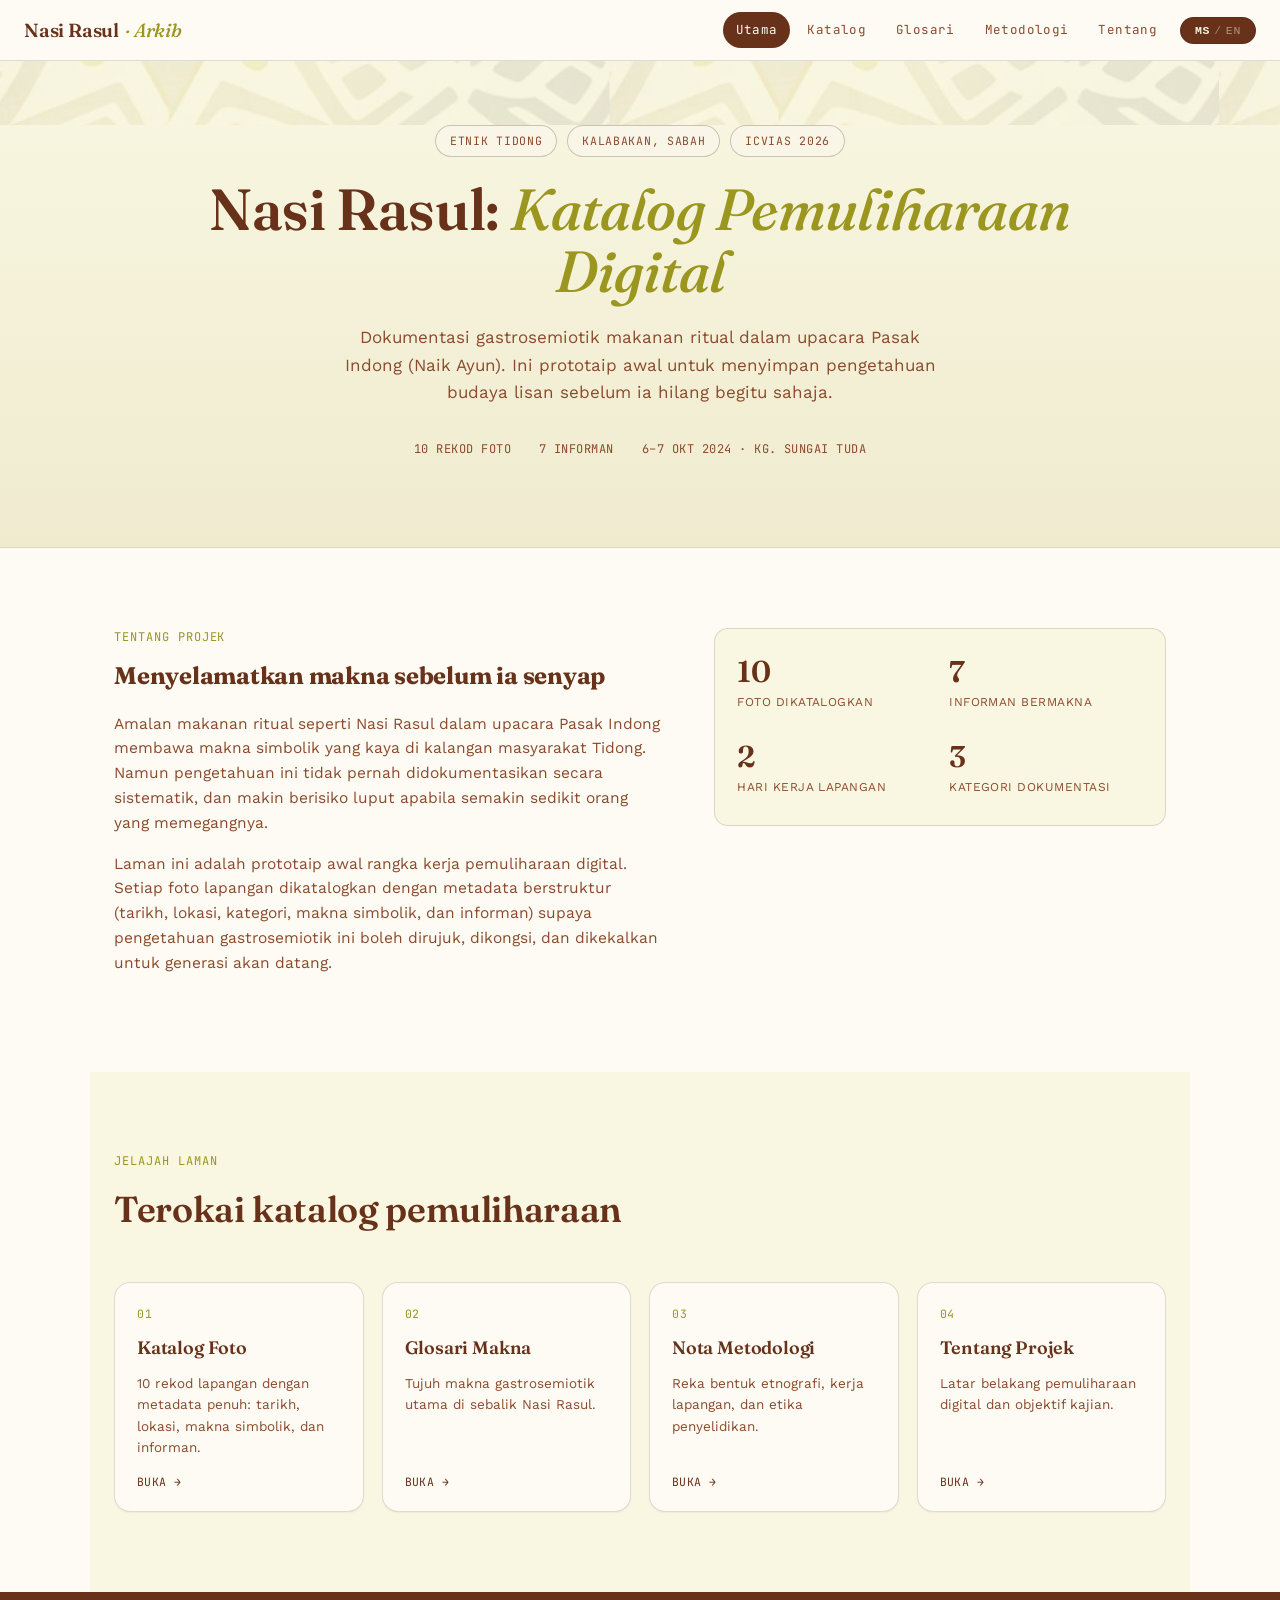
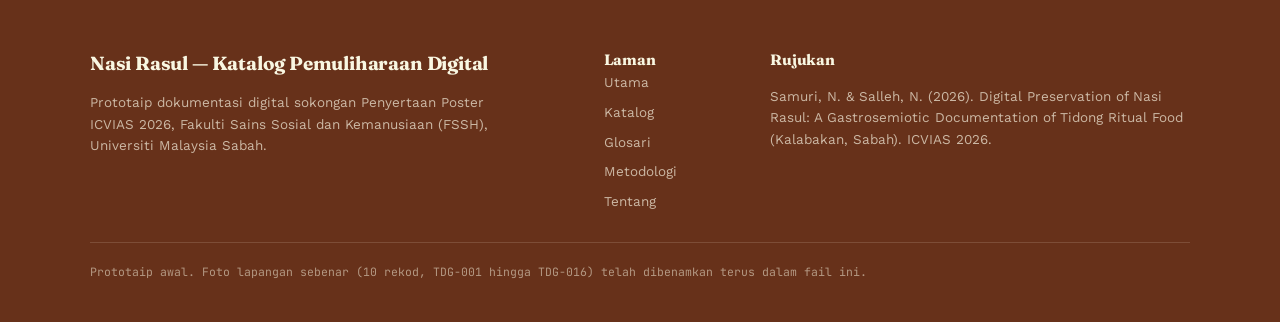
==== index.html @ fccd141f "Add files via upload" ====
<!DOCTYPE html>
<html lang="ms">
<head>
<meta charset="UTF-8">
<meta name="viewport" content="width=device-width, initial-scale=1.0">
<title>Nasi Rasul — Katalog Pemuliharaan Digital</title>
<link rel="preconnect" href="https://fonts.googleapis.com">
<link rel="preconnect" href="https://fonts.gstatic.com" crossorigin>
<link href="https://fonts.googleapis.com/css2?family=Fraunces:ital,opsz,wght@0,9..144,400;0,9..144,600;0,9..144,700;1,9..144,500&family=Work+Sans:wght@400;500;600&family=JetBrains+Mono:wght@400;500&display=swap" rel="stylesheet">
<link rel="stylesheet" href="styles.css">
</head>
<body data-page="index">

<nav class="topnav">
  <a class="brand" href="index.html">Nasi Rasul <em>· Arkib</em></a>
  <div class="nav-links">
    <a href="index.html" data-page="index" id="navHome">Utama</a>
    <a href="katalog.html" data-page="katalog" id="navKatalog">Katalog</a>
    <a href="glosari.html" data-page="glosari" id="navGlosari">Glosari</a>
    <a href="metodologi.html" data-page="metodologi" id="navMetod">Metodologi</a>
    <a href="tentang.html" data-page="tentang" id="navTentang">Tentang</a>
    <button class="lang-toggle" id="langToggle" type="button">
      <span class="lang-opt active" data-lang="ms">MS</span><span class="lang-sep">/</span><span class="lang-opt" data-lang="en">EN</span>
    </button>
  </div>
</nav>

<header>
  <div class="hero-inner">
    <div class="eyebrow-row">
      <span class="pill" id="pillTidong">Etnik Tidong</span>
      <span class="pill" id="pillKalabakan">Kalabakan, Sabah</span>
      <span class="pill">ICVIAS 2026</span>
    </div>
    <h1 id="heroTitle">Nasi Rasul: <em>Katalog Pemuliharaan Digital</em></h1>
    <p class="hero-sub" id="heroSub">Dokumentasi gastrosemiotik makanan ritual dalam upacara Pasak Indong (Naik Ayun). Ini prototaip awal untuk menyimpan pengetahuan budaya lisan sebelum ia hilang begitu sahaja.</p>
    <div class="hero-meta">
      <span id="meta1">10 rekod foto</span>
      <span id="meta2">7 informan</span>
      <span id="meta3">6–7 Okt 2024 · Kg. Sungai Tuda</span>
    </div>
  </div>
</header>

<section id="tentang">
  <div class="intro-grid">
    <div>
      <span class="section-kicker" id="tentangKicker">Tentang Projek</span>
      <h2 style="margin-bottom:16px;" id="tentangHeading">Menyelamatkan makna sebelum ia senyap</h2>
      <p id="tentangP1">Amalan makanan ritual seperti Nasi Rasul dalam upacara Pasak Indong membawa makna simbolik yang kaya di kalangan masyarakat Tidong. Namun pengetahuan ini tidak pernah didokumentasikan secara sistematik, dan makin berisiko luput apabila semakin sedikit orang yang memegangnya.</p>
      <p id="tentangP2">Laman ini adalah prototaip awal rangka kerja pemuliharaan digital. Setiap foto lapangan dikatalogkan dengan metadata berstruktur (tarikh, lokasi, kategori, makna simbolik, dan informan) supaya pengetahuan gastrosemiotik ini boleh dirujuk, dikongsi, dan dikekalkan untuk generasi akan datang.</p>
    </div>
    <div class="stat-card">
      <div class="stat"><div class="n">10</div><div class="l" id="stat1">Foto dikatalogkan</div></div>
      <div class="stat"><div class="n">7</div><div class="l" id="stat2">Informan bermakna</div></div>
      <div class="stat"><div class="n">2</div><div class="l" id="stat3">Hari kerja lapangan</div></div>
      <div class="stat"><div class="n">3</div><div class="l" id="stat4">Kategori dokumentasi</div></div>
    </div>
  </div>
</section>

<section class="weave-pattern" style="background:var(--cream); background-blend-mode:overlay;">
  <div class="section-head">
    <span class="section-kicker" id="exploreKicker">Jelajah Laman</span>
    <h2 id="exploreHeading">Terokai katalog pemuliharaan</h2>
  </div>
  <div class="preview-grid">
    <a class="preview-card" href="katalog.html">
      <span class="pc-num">01</span>
      <h3 id="prevKatalogTitle">Katalog Foto</h3>
      <p id="prevKatalogDesc">10 rekod lapangan dengan metadata penuh: tarikh, lokasi, makna simbolik, dan informan.</p>
      <span class="pc-open" data-i18n="prevOpen">Buka →</span>
    </a>
    <a class="preview-card" href="glosari.html">
      <span class="pc-num">02</span>
      <h3 id="prevGlosariTitle">Glosari Makna</h3>
      <p id="prevGlosariDesc">Tujuh makna gastrosemiotik utama di sebalik Nasi Rasul.</p>
      <span class="pc-open" data-i18n="prevOpen">Buka →</span>
    </a>
    <a class="preview-card" href="metodologi.html">
      <span class="pc-num">03</span>
      <h3 id="prevMetodTitle">Nota Metodologi</h3>
      <p id="prevMetodDesc">Reka bentuk etnografi, kerja lapangan, dan etika penyelidikan.</p>
      <span class="pc-open" data-i18n="prevOpen">Buka →</span>
    </a>
    <a class="preview-card" href="tentang.html">
      <span class="pc-num">04</span>
      <h3 id="prevTentangTitle">Tentang Projek</h3>
      <p id="prevTentangDesc">Latar belakang pemuliharaan digital dan objektif kajian.</p>
      <span class="pc-open" data-i18n="prevOpen">Buka →</span>
    </a>
  </div>
</section>

<footer>
  <div class="footer-inner">
    <div>
      <h3 id="footerHeading">Nasi Rasul — Katalog Pemuliharaan Digital</h3>
      <p id="footerP1">Prototaip dokumentasi digital sokongan Penyertaan Poster ICVIAS 2026, Fakulti Sains Sosial dan Kemanusiaan (FSSH), Universiti Malaysia Sabah.</p>
    </div>
    <div>
      <h3 style="font-size:15px;" id="footerNavHeading">Laman</h3>
      <div class="footer-links">
        <a href="index.html" data-i18n="navHome">Utama</a>
        <a href="katalog.html" data-i18n="navKatalog">Katalog</a>
        <a href="glosari.html" data-i18n="navGlosari">Glosari</a>
        <a href="metodologi.html" data-i18n="navMetod">Metodologi</a>
        <a href="tentang.html" data-i18n="navTentang">Tentang</a>
      </div>
    </div>
    <div>
      <h3 style="font-size:15px;" id="footerRefHeading">Rujukan</h3>
      <p>Samuri, N. &amp; Salleh, N. (2026). Digital Preservation of Nasi Rasul: A Gastrosemiotic Documentation of Tidong Ritual Food (Kalabakan, Sabah). ICVIAS 2026.</p>
    </div>
  </div>
  <div class="footer-note footer-inner" style="display:block;" id="footerNote">Prototaip awal. Foto lapangan sebenar (10 rekod, TDG-001 hingga TDG-016) telah dibenamkan terus dalam fail ini.</div>
</footer>

<script src="script.js"></script>
</body>
</html>
---- styles.css ----
:root{
    --mustard:#CDC82D;
    --mustard-deep:#9A9620;
    --cacao:#67311A;
    --cacao-soft:#8B4A2C;
    --green:#6F8F2C;
    --cream:#F9F7E2;
    --cream-warm:#F0EBCF;
    --maroon:#67311A;
    --blue:#5F84B8;
    --red:#B23347;
    --ink:#241A12;
    --paper:#FDFBF3;
    --line: rgba(36,26,18,0.14);
    --shadow: 0 10px 30px rgba(61,40,23,0.14);
    --batik: url('[data-uri]');
  }
  *{box-sizing:border-box;}
  html{scroll-behavior:smooth;}
  body{
    margin:0;
    background:var(--paper);
    color:var(--ink);
    font-family:'Work Sans',sans-serif;
    line-height:1.6;
    -webkit-font-smoothing:antialiased;
  }
  h1,h2,h3,.display{
    font-family:'Fraunces',serif;
    color:var(--cacao);
    margin:0;
    letter-spacing:-0.01em;
  }
  .mono{font-family:'JetBrains Mono',monospace;}
  a{color:inherit;}
  img{max-width:100%;display:block;}

  /* ---------- pattern background ---------- */
  .weave-pattern{
    background-image: var(--batik);
    background-repeat: repeat;
    background-size: 300px auto;
    background-blend-mode: multiply;
    opacity:1;
  }

  /* ---------- header / hero ---------- */
  header{
    position:relative;
    background:linear-gradient(180deg, var(--cream) 0%, var(--cream-warm) 100%);
    padding:64px 24px 88px;
    overflow:hidden;
    border-bottom:1px solid var(--line);
  }
  header::before{
    content:"";
    position:absolute; top:0; left:0; right:0; height:64px;
    background-image: var(--batik);
    background-repeat: repeat-x;
    background-size: auto 64px;
    opacity:0.55;
    pointer-events:none;
  }
  .hero-inner{max-width:920px;margin:0 auto;position:relative;text-align:center;}
  .eyebrow-row{
    display:flex; gap:10px; justify-content:center; flex-wrap:wrap; align-items:center; margin-bottom:22px;
  }
  .lang-toggle{
    font-family: ui-monospace, 'SF Mono', Menlo, monospace;
    font-size:11.5px; letter-spacing:0.06em;
    padding:6px 14px; border-radius:999px; cursor:pointer;
    border:1px solid rgba(61,40,23,0.3);
    background:var(--cacao); color:var(--cream);
    display:inline-flex; align-items:center; gap:4px;
  }
  .lang-opt{opacity:0.5; transition:opacity .15s ease;}
  .lang-opt.active{opacity:1; font-weight:600;}
  .lang-sep{opacity:0.4;}
  .pill{
    font-family:'JetBrains Mono',monospace;
    font-size:11.5px; letter-spacing:0.06em; text-transform:uppercase;
    padding:6px 14px; border-radius:999px;
    border:1px solid rgba(61,40,23,0.25);
    background:rgba(251,247,238,0.6);
    color:var(--cacao-soft);
  }
  header h1{
    font-size:clamp(34px,5.4vw,58px);
    font-weight:600;
    line-height:1.06;
  }
  header h1 em{
    font-style:italic;
    font-weight:500;
    color:var(--mustard-deep);
  }
  .hero-sub{
    max-width:620px;margin:22px auto 0;
    font-size:17px; color:var(--cacao-soft);
  }
  .hero-meta{
    margin-top:34px; display:flex; gap:28px; justify-content:center; flex-wrap:wrap;
    font-family:'JetBrains Mono',monospace; font-size:12px; color:var(--cacao-soft);
    text-transform:uppercase; letter-spacing:0.04em;
  }

  /* ---------- section shell ---------- */
  section{max-width:1100px; margin:0 auto; padding:80px 24px;}
  .section-head{max-width:640px; margin-bottom:44px;}
  .section-kicker{
    font-family:'JetBrains Mono',monospace; font-size:12px; letter-spacing:0.08em;
    text-transform:uppercase; color:var(--mustard-deep); margin-bottom:10px; display:block;
  }
  .section-head h2{font-size:clamp(26px,3.4vw,36px); font-weight:600;}
  .section-head p{margin-top:14px; color:var(--cacao-soft); font-size:15.5px;}

  /* ---------- intro ---------- */
  .intro-grid{
    display:grid; grid-template-columns: 1.1fr 0.9fr; gap:48px; align-items:start;
  }
  .intro-grid p{color:var(--cacao-soft); font-size:15.5px; margin:0 0 16px;}
  .stat-card{
    background:var(--cream); border:1px solid var(--line); border-radius:14px; padding:22px;
    display:grid; grid-template-columns:1fr 1fr; gap:18px;
  }
  .stat{padding:6px 0;}
  .stat .n{font-family:'Fraunces',serif; font-size:30px; font-weight:600; color:var(--maroon); line-height:1;}
  .stat .l{font-size:12px; color:var(--cacao-soft); margin-top:6px; text-transform:uppercase; letter-spacing:0.04em;}

  /* ---------- filter bar ---------- */
  .filter-bar{display:flex; gap:10px; flex-wrap:wrap; margin-bottom:32px;}
  .filter-btn{
    font-family:'JetBrains Mono',monospace; font-size:12.5px;
    padding:9px 16px; border-radius:999px; cursor:pointer;
    border:1px solid rgba(61,40,23,0.25); background:transparent; color:var(--cacao);
    transition:all .18s ease;
  }
  .filter-btn:hover{border-color:var(--cacao);}
  .filter-btn.active{background:var(--cacao); color:var(--paper); border-color:var(--cacao);}

  /* ---------- catalog grid / cards ---------- */
  .catalog-grid{
    display:grid; grid-template-columns:repeat(auto-fill,minmax(260px,1fr)); gap:20px;
  }
  .card{
    background:var(--paper); border:1px solid var(--line); border-radius:16px; overflow:hidden;
    cursor:pointer; box-shadow:0 1px 2px rgba(61,40,23,0.06);
    transition:transform .22s ease, box-shadow .22s ease;
    display:flex; flex-direction:column;
  }
  .card:hover{transform:translateY(-4px); box-shadow:var(--shadow);}
  .card-swatch{
    height:130px; position:relative;
    display:flex; align-items:flex-end; justify-content:space-between;
    padding:14px 16px;
  }
  .card-swatch::after{
    content:""; position:absolute; inset:0;
    background-image:repeating-linear-gradient(45deg, rgba(255,255,255,0.07) 0px, rgba(255,255,255,0.07) 2px, transparent 2px, transparent 14px);
  }
  .cat-persediaan .card-swatch{background:linear-gradient(135deg,var(--green),#4d6620);}
  .cat-bahan-simbol .card-swatch{background:linear-gradient(135deg,var(--cacao-soft),var(--cacao));}
  .cat-interaksi-informan .card-swatch{background:linear-gradient(135deg,var(--blue),#3d5a82);}
  .card-code{font-family:'JetBrains Mono',monospace; color:#fff; font-size:13px; opacity:0.92; position:relative; z-index:1;}
  .card-tag{
    font-family:'JetBrains Mono',monospace; font-size:10.5px; color:#fff; background:rgba(0,0,0,0.22);
    padding:4px 9px; border-radius:999px; position:relative; z-index:1; text-transform:uppercase; letter-spacing:0.03em;
  }
  .card-body{padding:16px 18px 18px; flex:1; display:flex; flex-direction:column;}
  .card-body h3{font-size:16px; font-weight:600; line-height:1.35; margin-bottom:10px;}
  .card-body .desc{font-size:13.5px; color:var(--cacao-soft); flex:1;}
  .card-open{
    margin-top:14px; font-family:'JetBrains Mono',monospace; font-size:11.5px;
    color:var(--maroon); text-transform:uppercase; letter-spacing:0.04em;
  }

  /* ---------- modal ---------- */
  .modal-backdrop{
    position:fixed; inset:0; background:rgba(36,26,18,0.55); backdrop-filter:blur(2px);
    display:none; align-items:center; justify-content:center; padding:24px; z-index:50;
  }
  .modal-backdrop.open{display:flex;}
  .modal{
    background:var(--paper); border-radius:18px; max-width:640px; width:100%;
    max-height:86vh; overflow-y:auto; box-shadow:0 30px 80px rgba(0,0,0,0.35);
    border:1px solid var(--line); position:relative;
  }
  .modal-head{padding:26px 30px 18px; border-bottom:1px dashed var(--line);}
  .modal-head .card-code{color:var(--cacao-soft); font-size:13px;}
  .modal-head h3{font-size:22px; margin-top:8px;}
  .modal-close{
    position:absolute; top:18px; right:20px; width:32px; height:32px; border-radius:50%;
    border:1px solid var(--line); background:var(--cream); cursor:pointer; font-size:16px; color:var(--cacao);
    display:flex; align-items:center; justify-content:center;
  }
  .record-grid{padding:22px 30px 30px; display:grid; grid-template-columns:1fr; gap:16px;}
  .record-row{border-bottom:1px dotted var(--line); padding-bottom:14px;}
  .record-row:last-child{border-bottom:none;}
  .record-label{
    font-family:'JetBrains Mono',monospace; font-size:11px; text-transform:uppercase;
    letter-spacing:0.05em; color:var(--mustard-deep); margin-bottom:6px;
  }
  .record-value{font-size:14.5px; color:var(--ink);}
  .record-value.extra{font-size:13.5px; color:var(--cacao-soft); margin-top:6px; padding-left:14px; border-left:2px solid var(--cream-warm);}

  /* ---------- glossary ---------- */
  .glossary-grid{display:grid; grid-template-columns:repeat(auto-fill,minmax(280px,1fr)); gap:18px;}
  .gloss-card{
    background:var(--cream); border-radius:14px; padding:22px; border:1px solid var(--line);
  }
  .gloss-card .g-symbol{font-family:'Fraunces',serif; font-style:italic; font-size:19px; color:var(--maroon); margin-bottom:10px;}
  .gloss-card p{font-size:13.8px; color:var(--cacao-soft); margin:0;}
  .gloss-card .g-source{
    margin-top:12px; font-family:'JetBrains Mono',monospace; font-size:11px; color:var(--cacao); opacity:0.7;
  }

  /* ---------- methodology ---------- */
  .method-list{list-style:none; margin:0; padding:0; display:grid; gap:14px;}
  .method-list li{
    display:flex; gap:14px; align-items:flex-start; font-size:14.5px; color:var(--cacao-soft);
    background:var(--cream); border:1px solid var(--line); border-radius:12px; padding:16px 18px;
  }
  .method-list li::before{
    content:"◆"; color:var(--mustard-deep); font-size:11px; margin-top:4px;
  }

  footer{
    background:var(--cacao); color:var(--cream); padding:56px 24px 40px;
  }
  .footer-inner{max-width:1100px; margin:0 auto; display:flex; justify-content:space-between; gap:40px; flex-wrap:wrap;}
  footer h3{color:var(--cream); font-size:19px;}
  footer p{color:rgba(243,236,217,0.72); font-size:13.5px; max-width:420px;}
  .footer-note{
    font-family:'JetBrains Mono',monospace; font-size:11.5px; color:rgba(243,236,217,0.55);
    margin-top:30px; border-top:1px solid rgba(243,236,217,0.15); padding-top:20px;
  }

  /* ---------- top navigation ---------- */
  .topnav{
    position:sticky; top:0; z-index:40;
    display:flex; align-items:center; justify-content:space-between; gap:18px;
    padding:12px 24px; flex-wrap:wrap;
    background:rgba(253,251,243,0.92);
    -webkit-backdrop-filter:blur(8px); backdrop-filter:blur(8px);
    border-bottom:1px solid var(--line);
  }
  .topnav .brand{
    font-family:'Fraunces',serif; font-weight:600; font-size:19px;
    color:var(--cacao); text-decoration:none; letter-spacing:-0.01em;
    display:inline-flex; align-items:baseline; gap:6px;
  }
  .topnav .brand em{font-style:italic; font-weight:500; color:var(--mustard-deep);}
  .nav-links{display:flex; gap:4px; flex-wrap:wrap; align-items:center;}
  .nav-links a{
    font-family:'JetBrains Mono',monospace; font-size:12.5px; letter-spacing:0.03em;
    text-decoration:none; color:var(--cacao-soft); padding:8px 13px; border-radius:999px;
    transition:background .16s ease, color .16s ease;
  }
  .nav-links a:hover{background:var(--cream); color:var(--cacao);}
  .nav-links a.active{background:var(--cacao); color:var(--paper);}
  .topnav .lang-toggle{margin-left:6px;}

  /* ---------- inner page hero ---------- */
  .page-hero{
    position:relative; overflow:hidden;
    background:linear-gradient(180deg, var(--cream) 0%, var(--cream-warm) 100%);
    border-bottom:1px solid var(--line);
    padding:56px 24px 64px;
  }
  .page-hero::before{
    content:""; position:absolute; top:0; left:0; right:0; height:56px;
    background-image: var(--batik);
    background-repeat: repeat-x;
    background-size: auto 56px;
    opacity:0.5; pointer-events:none;
  }
  .page-hero .hero-inner{max-width:820px; margin:0 auto; text-align:center; position:relative;}
  .page-hero h1{font-size:clamp(30px,4.6vw,46px); font-weight:600; line-height:1.1;}
  .page-hero .hero-sub{max-width:620px; margin:18px auto 0; font-size:16.5px; color:var(--cacao-soft);}
  .breadcrumb{
    font-family:'JetBrains Mono',monospace; font-size:11.5px; letter-spacing:0.05em;
    text-transform:uppercase; color:var(--mustard-deep); margin-bottom:14px;
  }
  .breadcrumb a{text-decoration:none; color:var(--cacao-soft);}
  .breadcrumb a:hover{color:var(--cacao);}

  /* ---------- home preview cards ---------- */
  .preview-grid{
    display:grid; grid-template-columns:repeat(auto-fill,minmax(240px,1fr)); gap:18px;
  }
  .preview-card{
    display:flex; flex-direction:column; gap:10px;
    background:var(--paper); border:1px solid var(--line); border-radius:16px;
    padding:22px 22px 20px; text-decoration:none;
    box-shadow:0 1px 2px rgba(61,40,23,0.06);
    transition:transform .22s ease, box-shadow .22s ease, border-color .22s ease;
  }
  .preview-card:hover{transform:translateY(-4px); box-shadow:var(--shadow); border-color:rgba(61,40,23,0.28);}
  .preview-card .pc-num{
    font-family:'JetBrains Mono',monospace; font-size:11.5px; letter-spacing:0.06em;
    color:var(--mustard-deep); text-transform:uppercase;
  }
  .preview-card h3{font-size:18px; font-weight:600;}
  .preview-card p{font-size:13.5px; color:var(--cacao-soft); margin:0; flex:1;}
  .preview-card .pc-open{
    font-family:'JetBrains Mono',monospace; font-size:11.5px; color:var(--maroon);
    text-transform:uppercase; letter-spacing:0.04em; margin-top:4px;
  }

  /* ---------- footer page links ---------- */
  .footer-links{display:flex; flex-direction:column; gap:8px;}
  .footer-links a{
    color:rgba(243,236,217,0.72); text-decoration:none; font-size:13.5px;
  }
  .footer-links a:hover{color:var(--cream); text-decoration:underline;}

  @media (max-width:760px){
    .intro-grid{grid-template-columns:1fr;}
    section{padding:56px 20px;}
    .topnav{padding:12px 16px; gap:10px;}
    .nav-links{width:100%; justify-content:flex-start;}
    .nav-links a{padding:7px 11px; font-size:12px;}
    .page-hero{padding:40px 20px 48px;}
  }
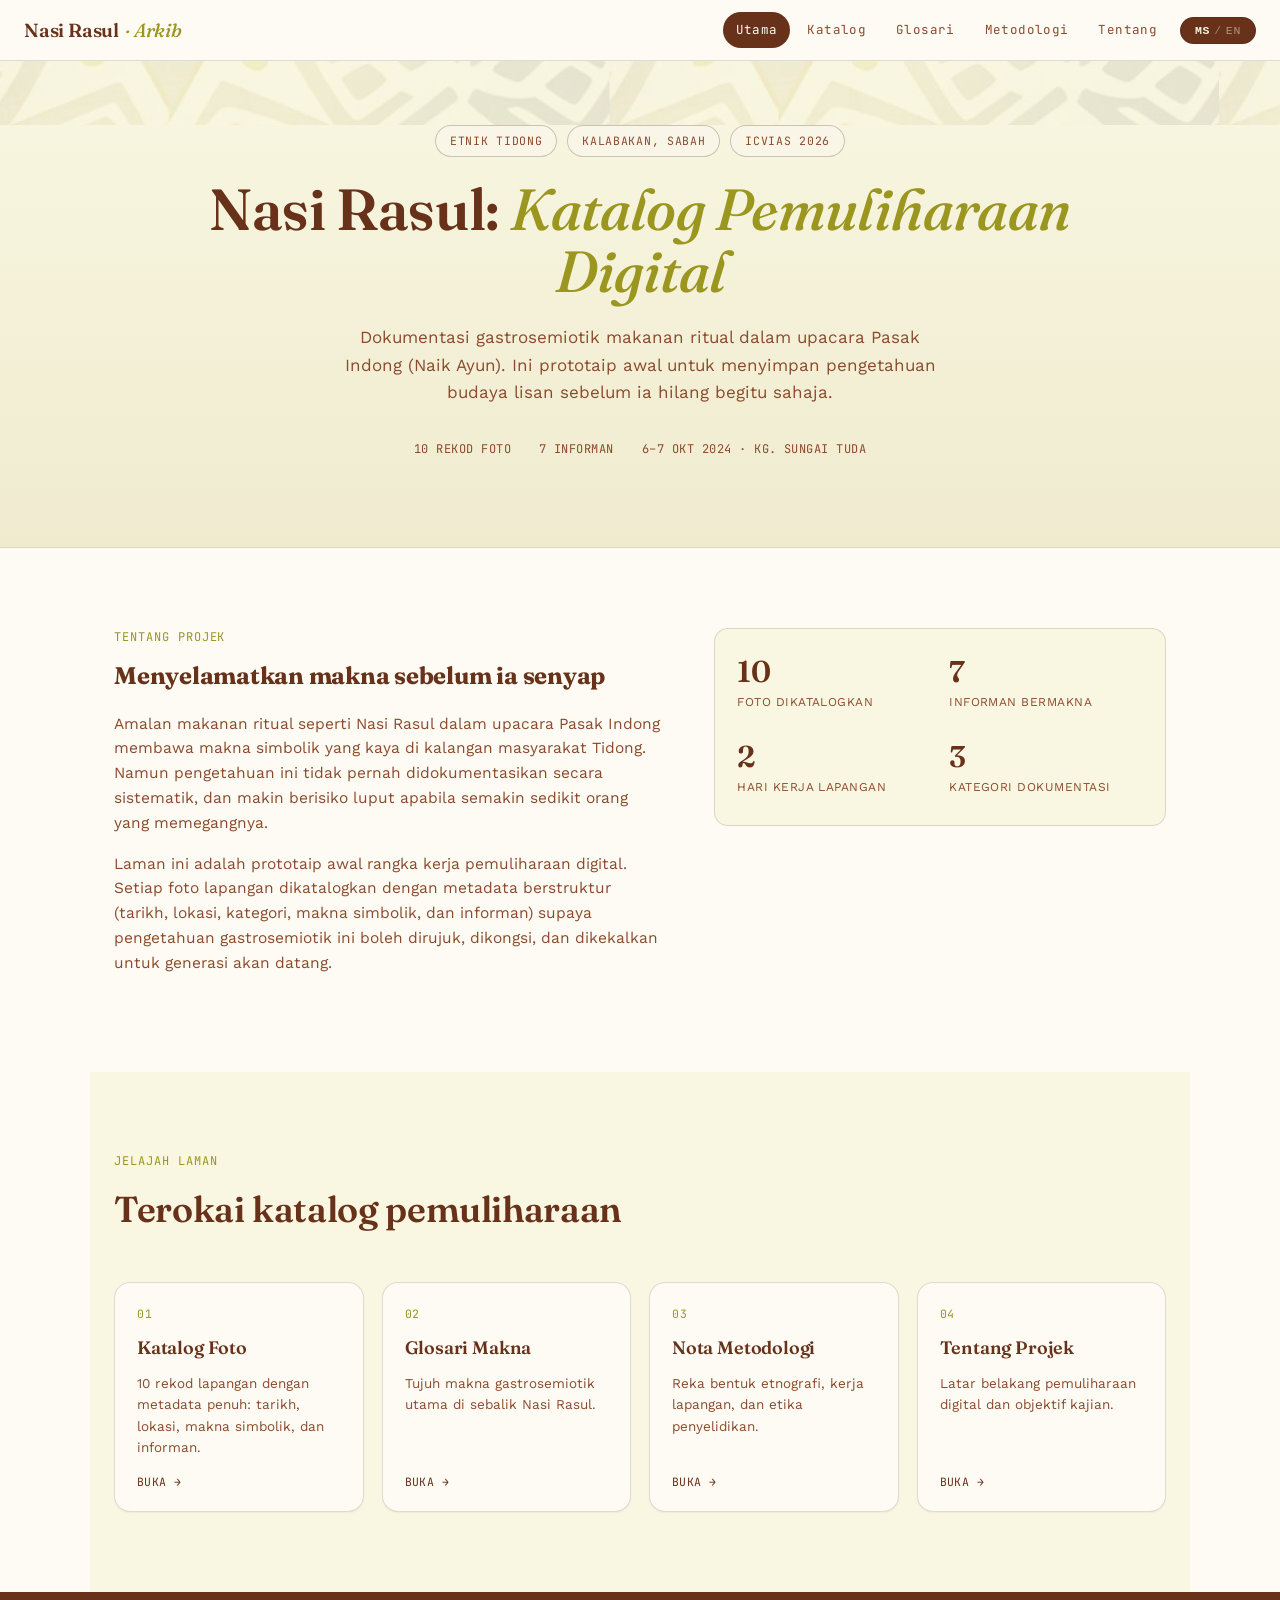
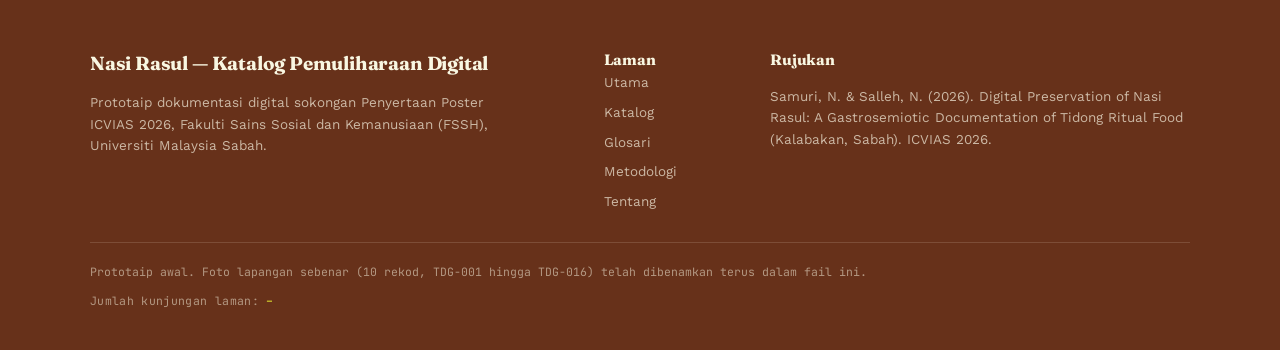
==== commit 076d4a08: "Add files via upload" ====
--- a/index.html
+++ b/index.html
@@ -113,9 +113,14 @@
       <p>Samuri, N. &amp; Salleh, N. (2026). Digital Preservation of Nasi Rasul: A Gastrosemiotic Documentation of Tidong Ritual Food (Kalabakan, Sabah). ICVIAS 2026.</p>
     </div>
   </div>
-  <div class="footer-note footer-inner" style="display:block;" id="footerNote">Prototaip awal. Foto lapangan sebenar (10 rekod, TDG-001 hingga TDG-016) telah dibenamkan terus dalam fail ini.</div>
+  <div class="footer-note footer-inner" style="display:block;">
+    <span id="footerNote">Prototaip awal. Foto lapangan sebenar (10 rekod, TDG-001 hingga TDG-016) telah dibenamkan terus dalam fail ini.</span>
+    <span class="visit-count"><span data-i18n="visitLabel">Jumlah kunjungan laman</span>: <span id="visitCount">–</span></span>
+  </div>
 </footer>
 
+<script data-goatcounter="https://nasi-rasul.goatcounter.com/count"
+        async src="//gc.zgo.at/count.js"></script>
 <script src="script.js"></script>
 </body>
 </html>
--- a/styles.css
+++ b/styles.css
@@ -234,6 +234,12 @@
     font-family:'JetBrains Mono',monospace; font-size:11.5px; color:rgba(243,236,217,0.55);
     margin-top:30px; border-top:1px solid rgba(243,236,217,0.15); padding-top:20px;
   }
+  .visit-count{
+    display:block; margin-top:10px;
+    font-family:'JetBrains Mono',monospace; font-size:11.5px;
+    color:rgba(243,236,217,0.55); letter-spacing:0.03em;
+  }
+  .visit-count #visitCount{color:var(--mustard); font-weight:600;}
 
   /* ---------- top navigation ---------- */
   .topnav{
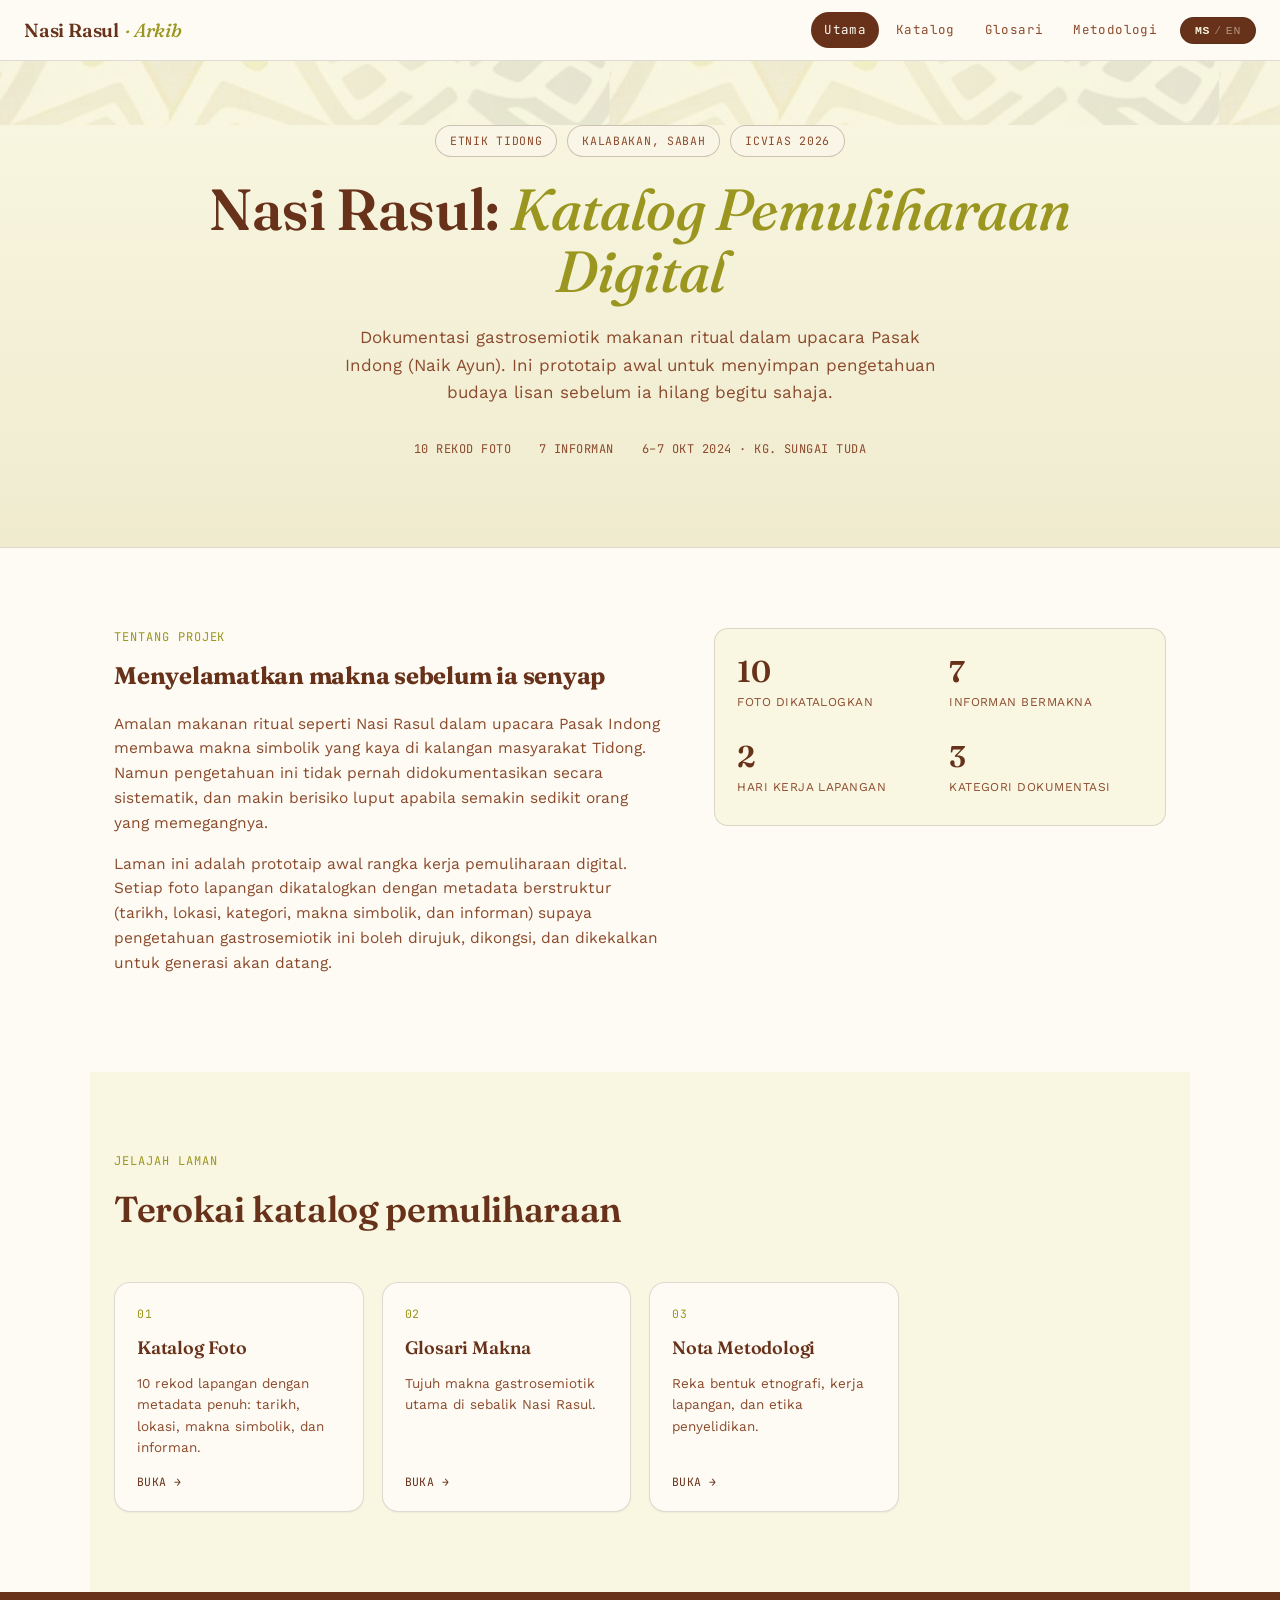
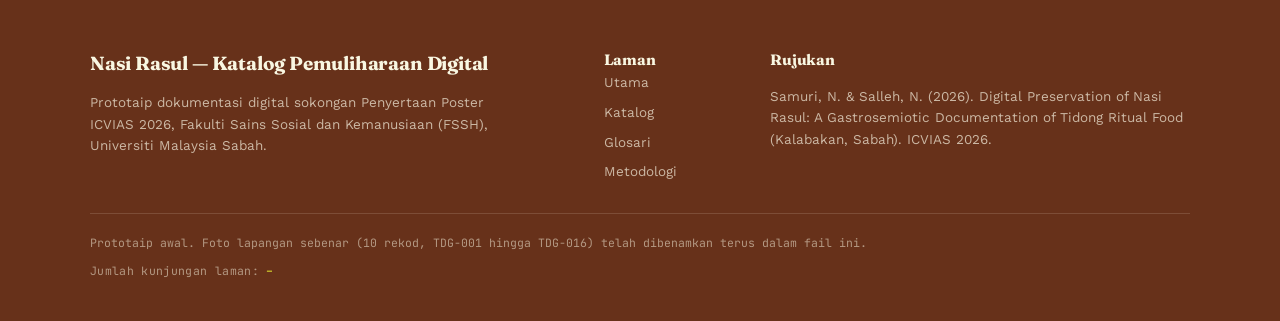
==== commit 66b281fa: "Add files via upload" ====
--- a/index.html
+++ b/index.html
@@ -18,7 +18,6 @@
     <a href="katalog.html" data-page="katalog" id="navKatalog">Katalog</a>
     <a href="glosari.html" data-page="glosari" id="navGlosari">Glosari</a>
     <a href="metodologi.html" data-page="metodologi" id="navMetod">Metodologi</a>
-    <a href="tentang.html" data-page="tentang" id="navTentang">Tentang</a>
     <button class="lang-toggle" id="langToggle" type="button">
       <span class="lang-opt active" data-lang="ms">MS</span><span class="lang-sep">/</span><span class="lang-opt" data-lang="en">EN</span>
     </button>
@@ -83,12 +82,6 @@
       <p id="prevMetodDesc">Reka bentuk etnografi, kerja lapangan, dan etika penyelidikan.</p>
       <span class="pc-open" data-i18n="prevOpen">Buka →</span>
     </a>
-    <a class="preview-card" href="tentang.html">
-      <span class="pc-num">04</span>
-      <h3 id="prevTentangTitle">Tentang Projek</h3>
-      <p id="prevTentangDesc">Latar belakang pemuliharaan digital dan objektif kajian.</p>
-      <span class="pc-open" data-i18n="prevOpen">Buka →</span>
-    </a>
   </div>
 </section>
 
@@ -105,7 +98,6 @@
         <a href="katalog.html" data-i18n="navKatalog">Katalog</a>
         <a href="glosari.html" data-i18n="navGlosari">Glosari</a>
         <a href="metodologi.html" data-i18n="navMetod">Metodologi</a>
-        <a href="tentang.html" data-i18n="navTentang">Tentang</a>
       </div>
     </div>
     <div>
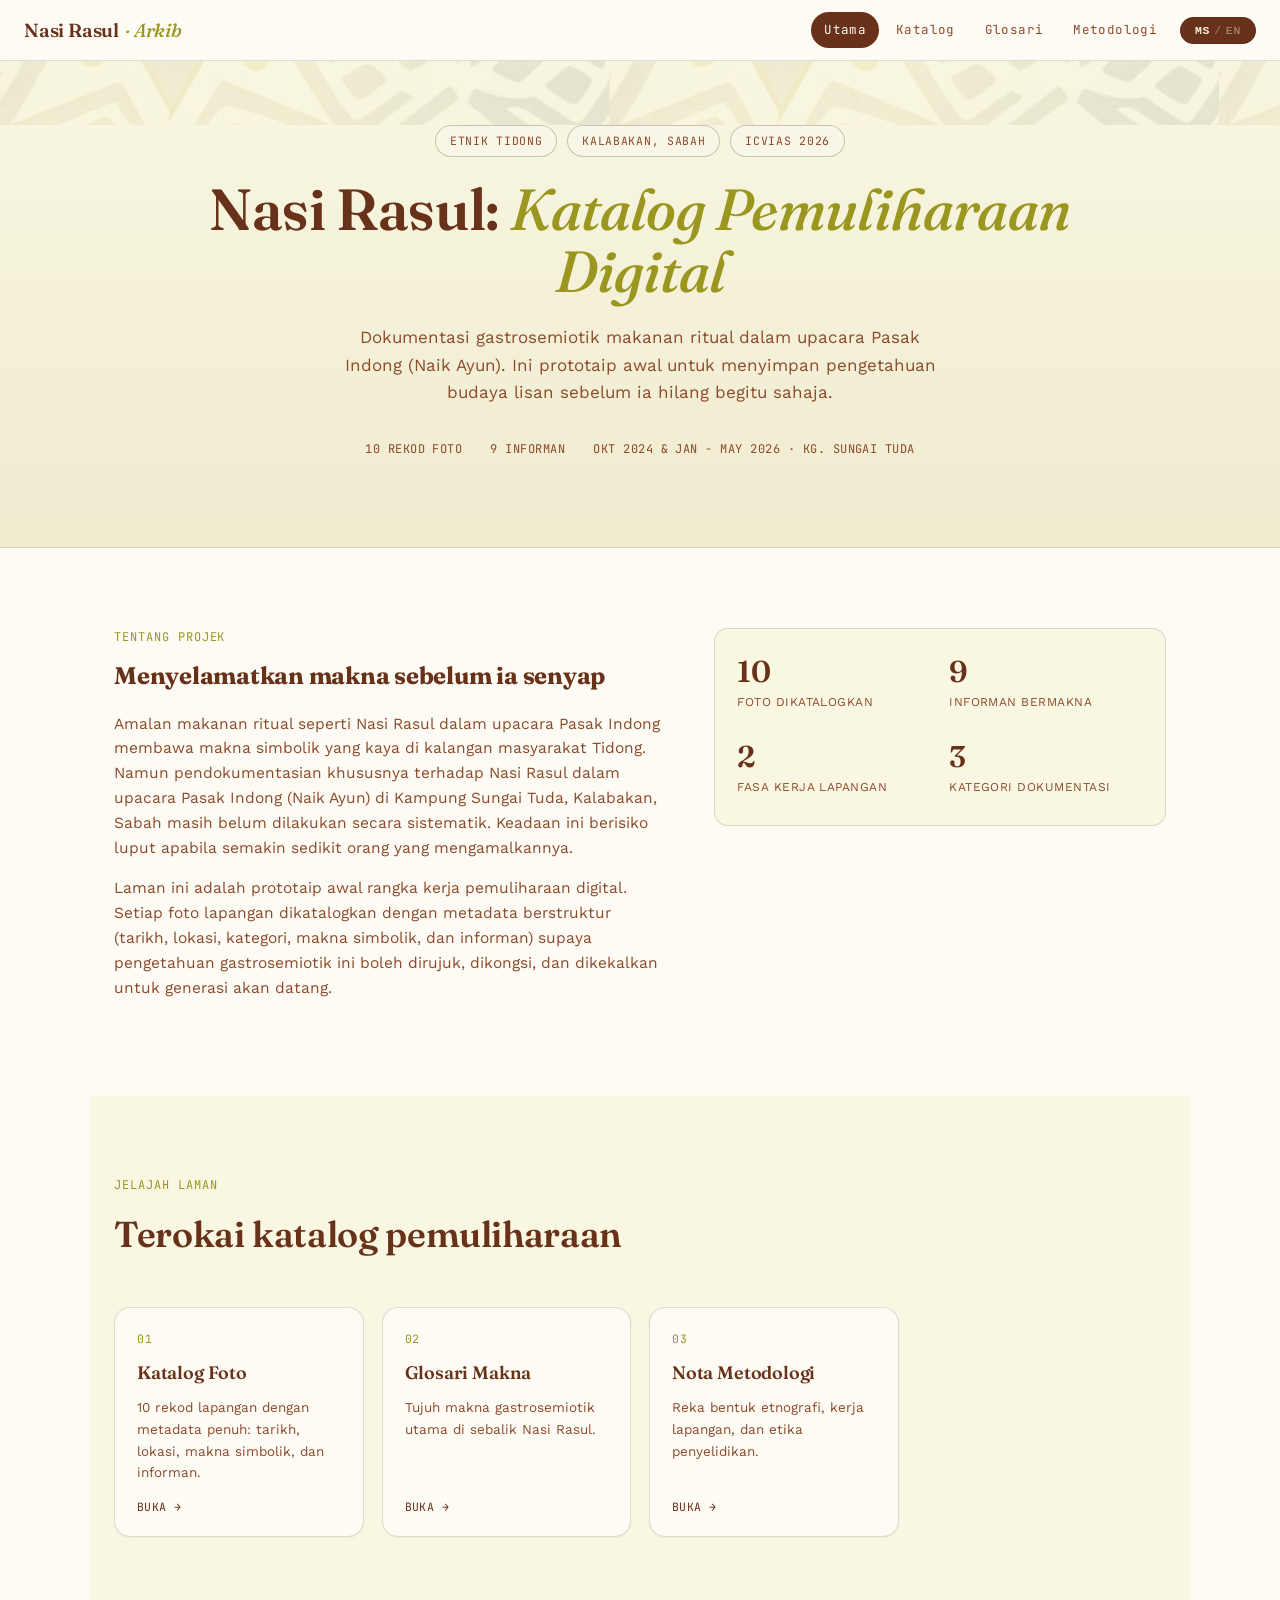
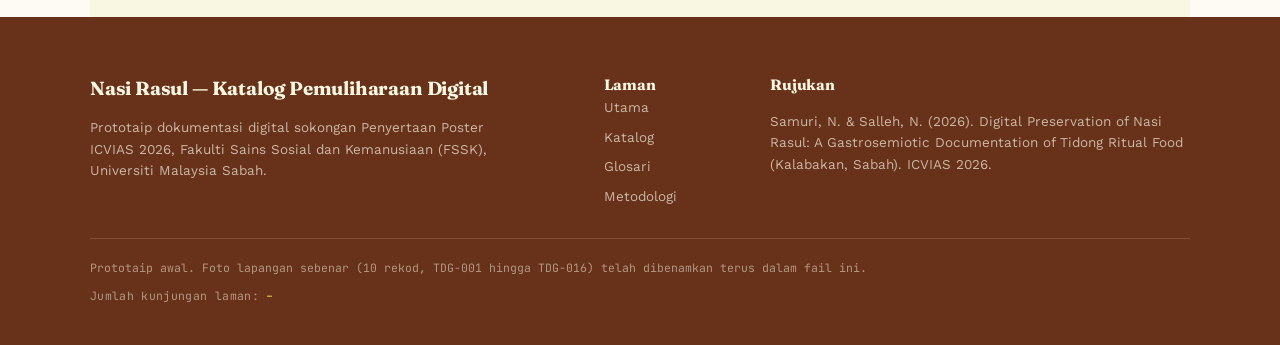
==== commit bbc24ddf: "Add files via upload" ====
--- a/index.html
+++ b/index.html
@@ -35,8 +35,8 @@
     <p class="hero-sub" id="heroSub">Dokumentasi gastrosemiotik makanan ritual dalam upacara Pasak Indong (Naik Ayun). Ini prototaip awal untuk menyimpan pengetahuan budaya lisan sebelum ia hilang begitu sahaja.</p>
     <div class="hero-meta">
       <span id="meta1">10 rekod foto</span>
-      <span id="meta2">7 informan</span>
-      <span id="meta3">6–7 Okt 2024 · Kg. Sungai Tuda</span>
+      <span id="meta2">9 informan</span>
+      <span id="meta3">Okt 2024 &amp; Jan - May 2026 · Kg. Sungai Tuda</span>
     </div>
   </div>
 </header>
@@ -46,13 +46,13 @@
     <div>
       <span class="section-kicker" id="tentangKicker">Tentang Projek</span>
       <h2 style="margin-bottom:16px;" id="tentangHeading">Menyelamatkan makna sebelum ia senyap</h2>
-      <p id="tentangP1">Amalan makanan ritual seperti Nasi Rasul dalam upacara Pasak Indong membawa makna simbolik yang kaya di kalangan masyarakat Tidong. Namun pengetahuan ini tidak pernah didokumentasikan secara sistematik, dan makin berisiko luput apabila semakin sedikit orang yang memegangnya.</p>
+      <p id="tentangP1">Amalan makanan ritual seperti Nasi Rasul dalam upacara Pasak Indong membawa makna simbolik yang kaya di kalangan masyarakat Tidong. Namun pendokumentasian khususnya terhadap Nasi Rasul dalam upacara Pasak Indong (Naik Ayun) di Kampung Sungai Tuda, Kalabakan, Sabah masih belum dilakukan secara sistematik. Keadaan ini berisiko luput apabila semakin sedikit orang yang mengamalkannya.</p>
       <p id="tentangP2">Laman ini adalah prototaip awal rangka kerja pemuliharaan digital. Setiap foto lapangan dikatalogkan dengan metadata berstruktur (tarikh, lokasi, kategori, makna simbolik, dan informan) supaya pengetahuan gastrosemiotik ini boleh dirujuk, dikongsi, dan dikekalkan untuk generasi akan datang.</p>
     </div>
     <div class="stat-card">
       <div class="stat"><div class="n">10</div><div class="l" id="stat1">Foto dikatalogkan</div></div>
-      <div class="stat"><div class="n">7</div><div class="l" id="stat2">Informan bermakna</div></div>
-      <div class="stat"><div class="n">2</div><div class="l" id="stat3">Hari kerja lapangan</div></div>
+      <div class="stat"><div class="n">9</div><div class="l" id="stat2">Informan bermakna</div></div>
+      <div class="stat"><div class="n">2</div><div class="l" id="stat3">Fasa kerja lapangan</div></div>
       <div class="stat"><div class="n">3</div><div class="l" id="stat4">Kategori dokumentasi</div></div>
     </div>
   </div>
@@ -89,7 +89,7 @@
   <div class="footer-inner">
     <div>
       <h3 id="footerHeading">Nasi Rasul — Katalog Pemuliharaan Digital</h3>
-      <p id="footerP1">Prototaip dokumentasi digital sokongan Penyertaan Poster ICVIAS 2026, Fakulti Sains Sosial dan Kemanusiaan (FSSH), Universiti Malaysia Sabah.</p>
+      <p id="footerP1">Prototaip dokumentasi digital sokongan Penyertaan Poster ICVIAS 2026, Fakulti Sains Sosial dan Kemanusiaan (FSSK), Universiti Malaysia Sabah.</p>
     </div>
     <div>
       <h3 style="font-size:15px;" id="footerNavHeading">Laman</h3>
--- a/styles.css
+++ b/styles.css
@@ -141,6 +141,7 @@
   /* ---------- catalog grid / cards ---------- */
   .catalog-grid{
     display:grid; grid-template-columns:repeat(auto-fill,minmax(260px,1fr)); gap:20px;
+    grid-auto-rows:1fr;
   }
   .card{
     background:var(--paper); border:1px solid var(--line); border-radius:16px; overflow:hidden;
@@ -150,17 +151,15 @@
   }
   .card:hover{transform:translateY(-4px); box-shadow:var(--shadow);}
   .card-swatch{
-    height:130px; position:relative;
-    display:flex; align-items:flex-end; justify-content:space-between;
-    padding:14px 16px;
-  }
+    position:relative; overflow:hidden; height:280px; background:#fff;
+  }
+  .card-swatch img{width:100%; height:100%; object-fit:contain; display:block;}
   .card-swatch::after{
-    content:""; position:absolute; inset:0;
-    background-image:repeating-linear-gradient(45deg, rgba(255,255,255,0.07) 0px, rgba(255,255,255,0.07) 2px, transparent 2px, transparent 14px);
-  }
-  .cat-persediaan .card-swatch{background:linear-gradient(135deg,var(--green),#4d6620);}
-  .cat-bahan-simbol .card-swatch{background:linear-gradient(135deg,var(--cacao-soft),var(--cacao));}
-  .cat-interaksi-informan .card-swatch{background:linear-gradient(135deg,var(--blue),#3d5a82);}
+    content:""; position:absolute; inset:0; pointer-events:none;
+    background-image:linear-gradient(180deg, rgba(36,26,18,0) 62%, rgba(36,26,18,0.78) 100%);
+  }
+  .card-swatch .card-code{position:absolute; left:16px; bottom:14px; z-index:2;}
+  .card-swatch .card-tag{position:absolute; right:16px; bottom:14px; z-index:2;}
   .card-code{font-family:'JetBrains Mono',monospace; color:#fff; font-size:13px; opacity:0.92; position:relative; z-index:1;}
   .card-tag{
     font-family:'JetBrains Mono',monospace; font-size:10.5px; color:#fff; background:rgba(0,0,0,0.22);
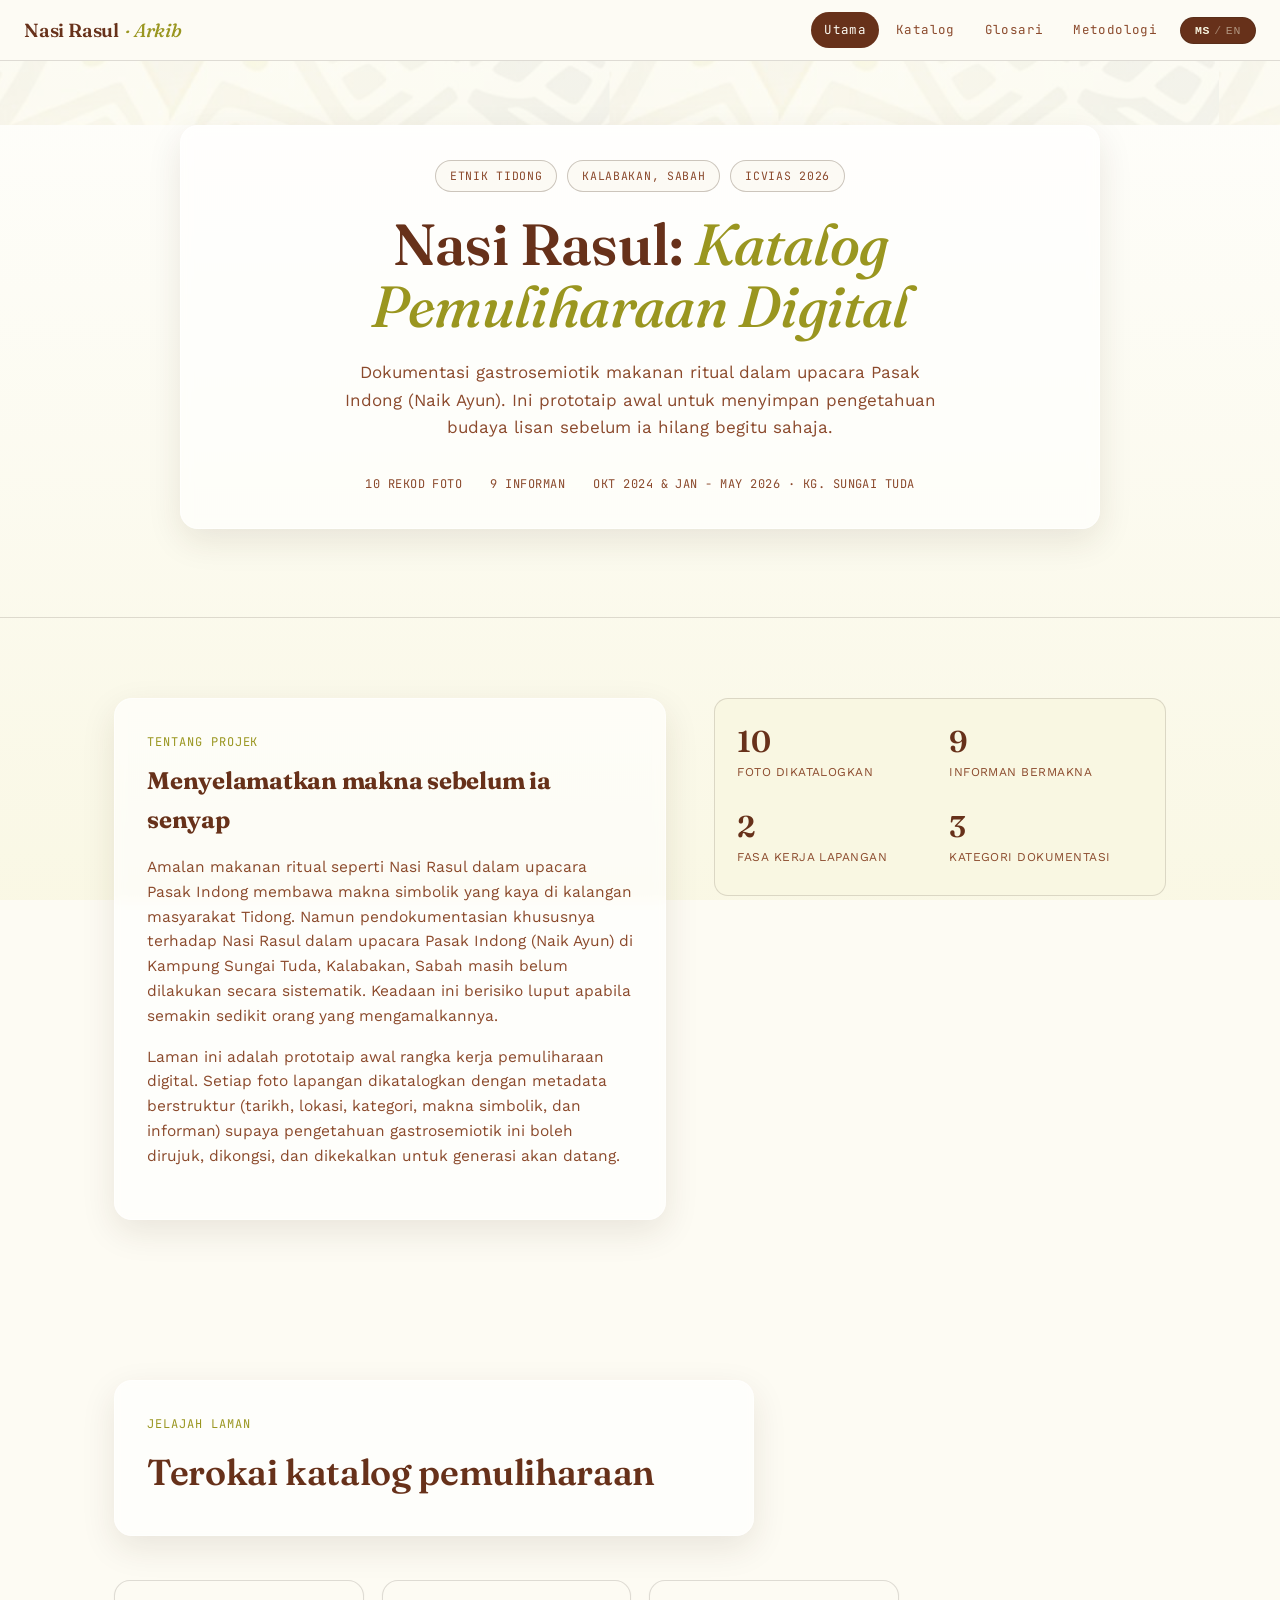
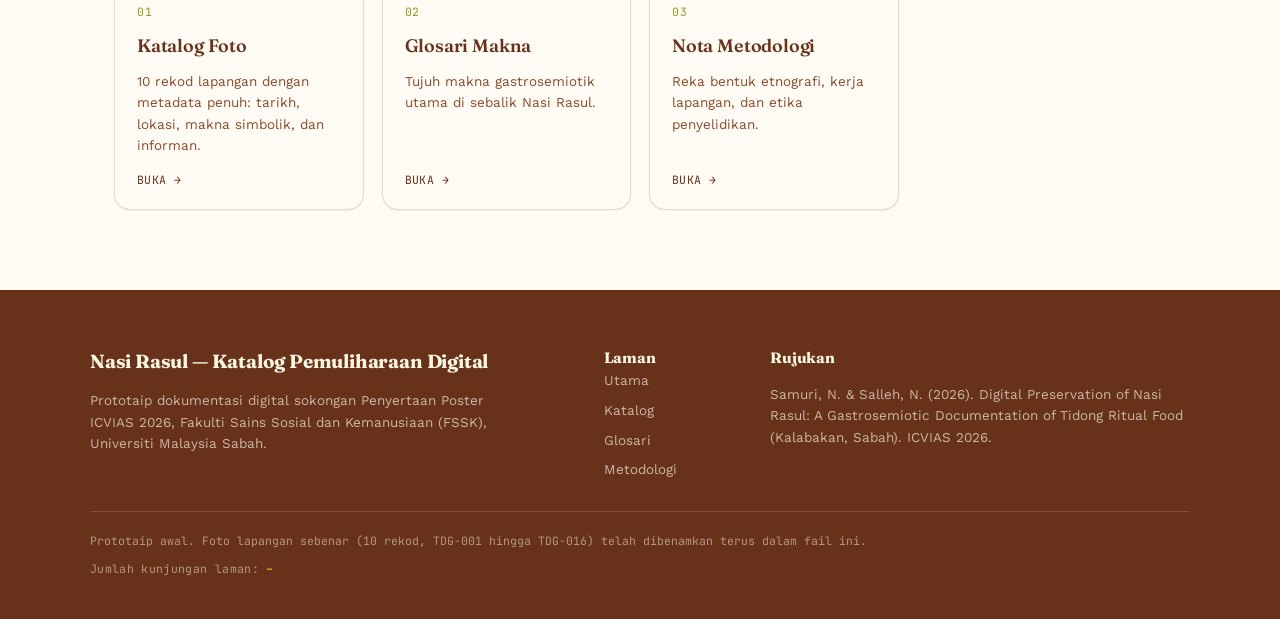
==== commit dc7eeec5: "Add files via upload" ====
--- a/index.html
+++ b/index.html
@@ -58,7 +58,7 @@
   </div>
 </section>
 
-<section class="weave-pattern" style="background:var(--cream); background-blend-mode:overlay;">
+<section class="weave-pattern" style="background:transparent;">
   <div class="section-head">
     <span class="section-kicker" id="exploreKicker">Jelajah Laman</span>
     <h2 id="exploreHeading">Terokai katalog pemuliharaan</h2>
--- a/styles.css
+++ b/styles.css
@@ -44,13 +44,38 @@
     opacity:1;
   }
 
+  /* ---------- homepage background ---------- */
+  body[data-page="index"]{
+    background-image:linear-gradient(180deg, rgba(255,255,255,0.8) 0%, rgba(249,247,226,0.84) 100%), url("Homepage background1.jpeg");
+    background-size:cover, cover;
+    background-position:center, center;
+    background-repeat:no-repeat, no-repeat;
+    background-attachment:fixed, fixed;
+  }
+  body[data-page="index"] header,
+  body[data-page="index"] .weave-pattern{
+    background:transparent;
+  }
+  body[data-page="index"] .hero-inner,
+  body[data-page="index"] .intro-grid > div:first-child,
+  body[data-page="index"] .section-head{
+    background:rgba(255,255,255,0.62);
+    border:1px solid rgba(255,255,255,0.5);
+    border-radius:18px;
+    padding:34px 32px;
+    box-shadow:0 12px 34px rgba(61,40,23,0.10);
+    -webkit-backdrop-filter:blur(6px);
+    backdrop-filter:blur(6px);
+  }
+
   /* ---------- header / hero ---------- */
   header{
     position:relative;
-    background:linear-gradient(180deg, var(--cream) 0%, var(--cream-warm) 100%);
+    background:transparent;
     padding:64px 24px 88px;
     overflow:hidden;
     border-bottom:1px solid var(--line);
+    text-shadow:0 1px 3px rgba(255,255,255,0.75);
   }
   header::before{
     content:"";
@@ -58,7 +83,7 @@
     background-image: var(--batik);
     background-repeat: repeat-x;
     background-size: auto 64px;
-    opacity:0.55;
+    opacity:0.28;
     pointer-events:none;
   }
   .hero-inner{max-width:920px;margin:0 auto;position:relative;text-align:center;}
